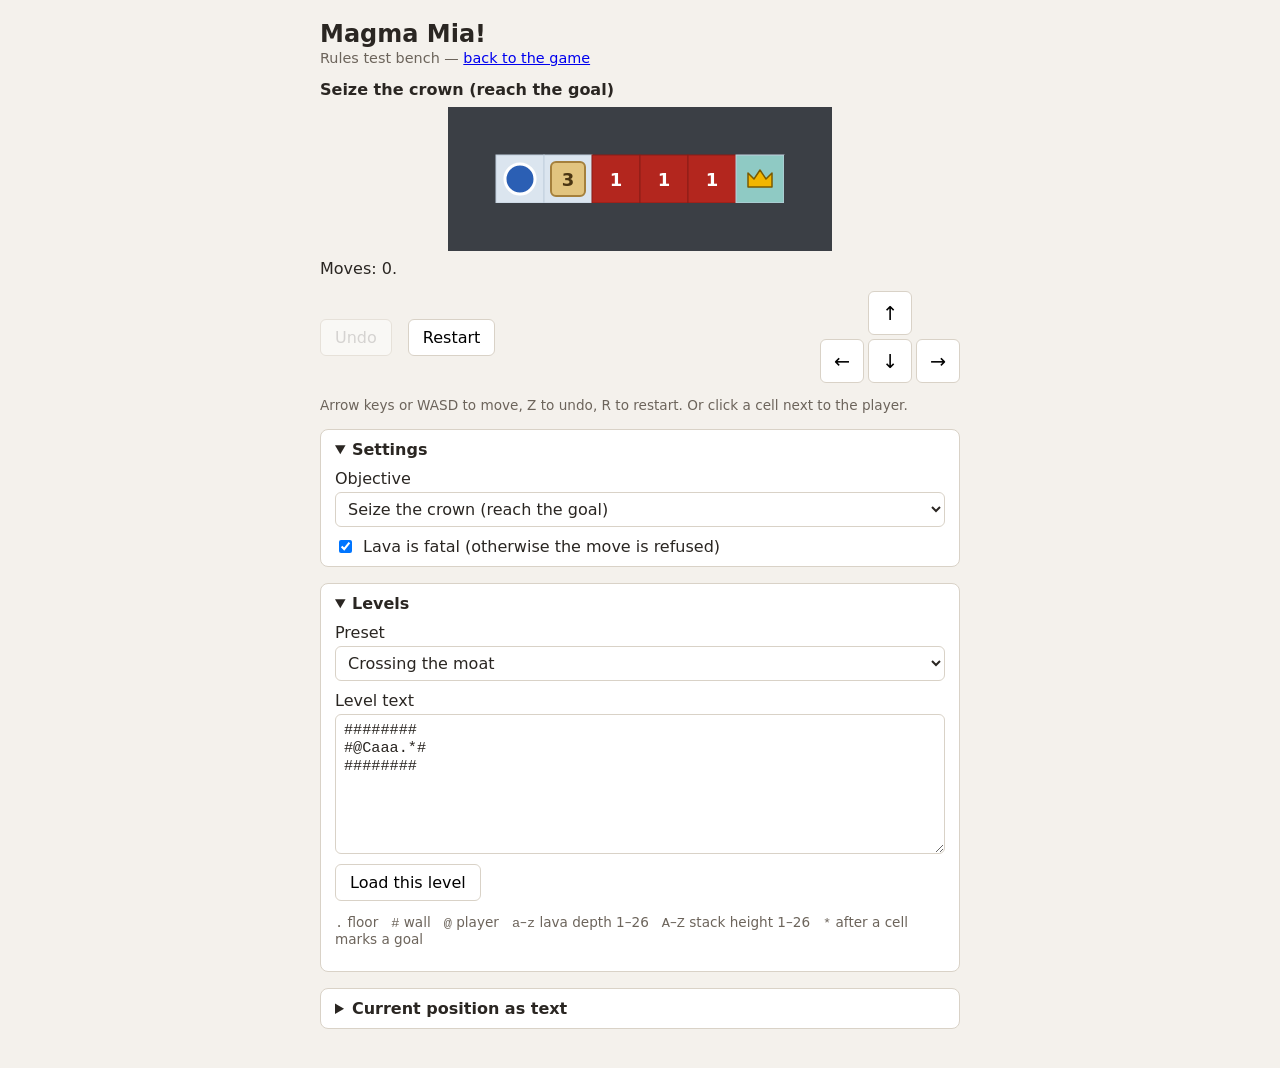
==== bench.html @ d3a271f3 "Pale blue floor, "Seize the crown!" help, and objective-aware how-to-play The floor is now a very pa" ====
<!doctype html>
<html lang="en">

<head>
  <meta charset="utf-8">
  <meta name="viewport" content="width=device-width, initial-scale=1">
  <meta name="theme-color" content="#f4f1ec">
  <title>Magma Mia! — test bench</title>
  <link rel="stylesheet" href="styles.css?v=20260921p">
  <script src="src/engine.js?v=20260921p" defer></script>
  <script src="src/levels.js?v=20260921p" defer></script>
  <script src="src/render.js?v=20260921p" defer></script>
  <script src="src/bench.js?v=20260921p" defer></script>
</head>

<body>
  <main class="app">
    <section class="play-area">
      <div class="masthead">
        <h1>Magma Mia!</h1>
        <p class="subtitle">Rules test bench — <a href="index.html">back to the game</a></p>
      </div>

      <p id="objective" class="objective"></p>
      <div id="board-wrap" class="board-wrap">
        <svg id="board" class="board" role="img" aria-label="Game board"></svg>
      </div>
      <p id="status" class="status" aria-live="polite"></p>

      <div class="controls">
        <button id="undo-button" type="button">Undo</button>
        <button id="restart-button" type="button">Restart</button>
        <div class="dpad" aria-label="Move">
          <button class="dpad-up" data-dir="up" type="button" aria-label="Move up">↑</button>
          <button class="dpad-left" data-dir="left" type="button" aria-label="Move left">←</button>
          <button class="dpad-down" data-dir="down" type="button" aria-label="Move down">↓</button>
          <button class="dpad-right" data-dir="right" type="button" aria-label="Move right">→</button>
        </div>
      </div>
      <p class="keys-hint">Arrow keys or WASD to move, Z to undo, R to restart. Or click a cell next to the player.</p>

      <details class="panel" open>
        <summary>Settings</summary>
        <label class="field">
          <span>Objective</span>
          <select id="objective-select"></select>
        </label>
        <label class="field field-check">
          <input id="lava-fatal" type="checkbox" checked>
          <span>Lava is fatal (otherwise the move is refused)</span>
        </label>
      </details>

      <details class="panel" open>
        <summary>Levels</summary>
        <label class="field">
          <span>Preset</span>
          <select id="preset-select"></select>
        </label>
        <label class="field">
          <span>Level text</span>
          <textarea id="level-text" rows="7" spellcheck="false" autocapitalize="off" autocomplete="off"></textarea>
        </label>
        <div class="button-row">
          <button id="load-button" type="button">Load this level</button>
        </div>
        <p id="level-error" class="level-error" role="alert" hidden></p>
        <p class="legend">
          <code>.</code> floor &nbsp; <code>#</code> wall &nbsp; <code>@</code> player &nbsp;
          <code>a</code>–<code>z</code> lava depth 1–26 &nbsp; <code>A</code>–<code>Z</code> stack height 1–26 &nbsp;
          <code>*</code> after a cell marks a goal
        </p>
      </details>

      <details class="panel">
        <summary>Current position as text</summary>
        <pre id="current-text" class="current-text"></pre>
      </details>
    </section>
  </main>
</body>

</html>
---- styles.css ----
:root {
  color-scheme: light;
  --page-bg: #f4f1ec;
  --ink: #2a2622;
  --muted: #6c645b;
  --panel: #ffffff;
  --line: #d9d2c7;

  /* Board palette. Lava is dark red and stacks are light sandy beige, so they
     differ strongly in lightness (not just hue) and stay distinguishable for
     colour-blind players. They also differ in shape: lava fills its cell,
     stacks sit inset on floor. The floor is a very pale blue-grey and the goal
     floor is teal, kept well away from the beige of the stacks that can cover it. */
  --floor: #dbe5ef;
  --floor-edge: #c1cfdd;
  --goal-floor: #8fcac4;
  --lava: #b3261e;
  --lava-edge: #8a1c16;
  --stack: #e2c47f;
  --stack-edge: #a5803c;
  --wall: #3b3f45;
  --player: #2b5fb4;
  --crown: #f2b600;
  --crown-edge: #7a5a00;
}

* {
  box-sizing: border-box;
}

body {
  margin: 0;
  min-height: 100vh;
  background: var(--page-bg);
  color: var(--ink);
  font-family: Inter, ui-sans-serif, system-ui, -apple-system, BlinkMacSystemFont, "Segoe UI", sans-serif;
}

button,
select,
textarea {
  font: inherit;
}

.app {
  display: grid;
  justify-items: center;
  padding: 20px 16px 40px;
}

.play-area {
  width: min(100%, 640px);
}

.masthead h1 {
  margin: 0;
  font-size: 1.5rem;
}

.subtitle {
  margin: 2px 0 14px;
  color: var(--muted);
  font-size: 0.9rem;
}

.objective {
  margin: 0 0 8px;
  font-weight: 600;
}

.board-wrap {
  overflow: auto;
  border-radius: 6px;
}

.board {
  display: block;
  width: 100%;
  height: auto;
  margin: 0 auto;
  user-select: none;
  -webkit-user-select: none;
  touch-action: manipulation;
}

.cell-floor {
  fill: var(--floor);
  stroke: var(--floor-edge);
  stroke-width: 1;
}

.cell-floor.is-goal {
  fill: var(--goal-floor);
}

.cell-lava {
  fill: var(--lava);
  stroke: var(--lava-edge);
  stroke-width: 1;
}

.cell-wall {
  fill: var(--wall);
}

.stack {
  fill: var(--stack);
  stroke: var(--stack-edge);
  stroke-width: 2;
}

.cell-number {
  text-anchor: middle;
  dominant-baseline: central;
  font-size: 18px;
  font-weight: 700;
  pointer-events: none;
}

.cell-number.on-lava {
  fill: #ffffff;
}

.cell-number.on-abyss {
  fill: #ffffff;
  fill-opacity: 0.7;
  font-size: 24px;
  font-weight: 400;
}

.cell-number.on-stack {
  fill: #4a3512;
}

.crown {
  fill: var(--crown);
  stroke: var(--crown-edge);
  stroke-width: 1.5;
  stroke-linejoin: round;
  pointer-events: none;
}

.player {
  fill: var(--player);
  stroke: #ffffff;
  stroke-width: 3;
}

.status {
  min-height: 1.5em;
  margin: 8px 0;
}

.status.is-won {
  color: #1c6b2a;
  font-weight: 700;
}

.status.is-died {
  color: var(--lava);
  font-weight: 700;
}

.controls {
  display: flex;
  flex-wrap: wrap;
  align-items: center;
  gap: 10px 16px;
}

.controls > button,
.button-row button {
  padding: 8px 14px;
  border: 1px solid var(--line);
  border-radius: 6px;
  background: var(--panel);
  cursor: pointer;
}

.controls > button:disabled {
  opacity: 0.5;
  cursor: default;
}

.dpad {
  display: grid;
  grid-template-columns: repeat(3, 44px);
  grid-template-rows: repeat(2, 44px);
  grid-template-areas:
    ". up ."
    "left down right";
  gap: 4px;
  margin-left: auto;
}

.dpad button {
  border: 1px solid var(--line);
  border-radius: 6px;
  background: var(--panel);
  font-size: 1.2rem;
  cursor: pointer;
  touch-action: manipulation;
}

.dpad-up { grid-area: up; }
.dpad-left { grid-area: left; }
.dpad-down { grid-area: down; }
.dpad-right { grid-area: right; }

.keys-hint,
.legend {
  color: var(--muted);
  font-size: 0.85rem;
}

.panel {
  margin-top: 16px;
  padding: 10px 14px;
  border: 1px solid var(--line);
  border-radius: 8px;
  background: var(--panel);
}

.panel summary {
  cursor: pointer;
  font-weight: 600;
}

.field {
  display: grid;
  gap: 4px;
  margin-top: 10px;
}

.field-check {
  grid-template-columns: auto 1fr;
  align-items: center;
  gap: 8px;
}

.field select,
.field textarea {
  width: 100%;
  padding: 6px 8px;
  border: 1px solid var(--line);
  border-radius: 6px;
  background: #fff;
  color: inherit;
}

.field textarea,
.current-text {
  font-family: ui-monospace, SFMono-Regular, Menlo, Consolas, monospace;
  font-size: 0.95rem;
}

.button-row {
  margin-top: 10px;
}

.level-error {
  margin: 8px 0 0;
  color: var(--lava);
}

.current-text {
  margin: 10px 0 0;
  overflow-x: auto;
}

code {
  font-family: ui-monospace, SFMono-Regular, Menlo, Consolas, monospace;
}

/* The player-facing game (index.html) */

.game-header {
  display: flex;
  align-items: center;
  justify-content: space-between;
  gap: 12px;
  margin-bottom: 10px;
}

.game-header h1 {
  margin: 0;
  font-size: 1.5rem;
}

.icon-button {
  width: 34px;
  height: 34px;
  border: 1px solid var(--line);
  border-radius: 50%;
  background: var(--panel);
  color: var(--ink);
  font-weight: 700;
  cursor: pointer;
}

.info-panel {
  margin: 0 0 12px;
  padding: 10px 14px;
  border: 1px solid var(--line);
  border-radius: 8px;
  background: var(--panel);
  font-size: 0.92rem;
}

.info-panel ul {
  margin: 0 0 10px;
  padding-left: 1.2em;
}

.info-panel li + li {
  margin-top: 4px;
}

.info-panel .field-check + .field-check {
  margin-top: 6px;
}

.info-panel .field-check {
  display: flex;
  align-items: center;
  gap: 8px;
  margin: 0;
}

.level-nav {
  display: flex;
  flex-wrap: wrap;
  gap: 6px;
  margin-bottom: 10px;
}

.level-button {
  min-width: 34px;
  height: 34px;
  padding: 0 8px;
  border: 1px solid var(--line);
  border-radius: 6px;
  background: var(--panel);
  color: var(--ink);
  font: inherit;
  cursor: pointer;
}

.level-button.is-solved {
  border-color: var(--stack-edge);
  background: #f6ecd0;
}

.level-button.is-current {
  border-color: var(--ink);
  font-weight: 700;
  box-shadow: 0 0 0 1px var(--ink);
}

.controls > button[hidden] {
  display: none;
}

/* Push preview tags (see drawChips in render.js) */

.preview-chip {
  pointer-events: none;
}

.preview-chip rect {
  fill: #fffdf6;
  fill-opacity: 0.95;
  stroke: var(--stack-edge);
  stroke-width: 1.5;
}

.preview-chip text {
  fill: #4a3512;
  font-size: 11px;
  font-weight: 700;
  text-anchor: middle;
  dominant-baseline: central;
}

/* Blocks that would be lost off the edge: dashed and muted. */
.preview-chip.is-lost rect {
  stroke: #6c645b;
  stroke-dasharray: 3 2;
  fill-opacity: 0.8;
}

.preview-chip.is-lost text {
  fill: #6c645b;
}
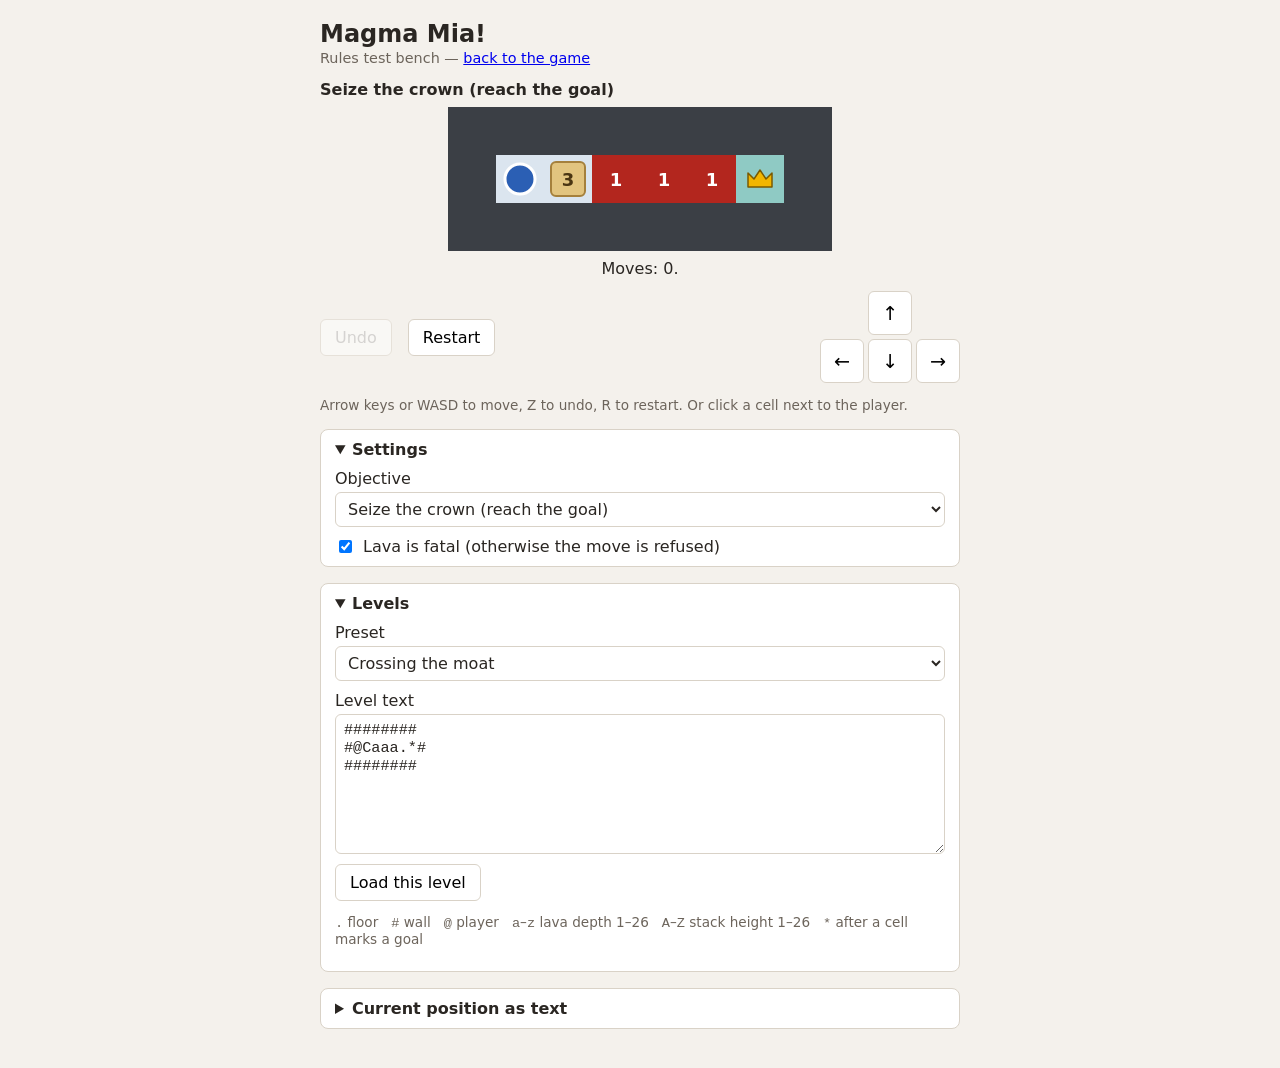
==== commit 618bfbfe: "Add a splash screen and replace the level slider with a 9-button queue. Co-Authored-By: Claude Sonne" ====
--- a/bench.html
+++ b/bench.html
@@ -6,11 +6,11 @@
   <meta name="viewport" content="width=device-width, initial-scale=1">
   <meta name="theme-color" content="#f4f1ec">
   <title>Magma Mia! — test bench</title>
-  <link rel="stylesheet" href="styles.css?v=20260921p">
-  <script src="src/engine.js?v=20260921p" defer></script>
-  <script src="src/levels.js?v=20260921p" defer></script>
-  <script src="src/render.js?v=20260921p" defer></script>
-  <script src="src/bench.js?v=20260921p" defer></script>
+  <link rel="stylesheet" href="styles.css?v=20260924b">
+  <script src="src/engine.js?v=20260923c" defer></script>
+  <script src="src/levels.js?v=20260923h" defer></script>
+  <script src="src/render.js?v=20260923i" defer></script>
+  <script src="src/bench.js?v=20260923c" defer></script>
 </head>
 
 <body>
--- a/styles.css
+++ b/styles.css
@@ -18,10 +18,31 @@
   --lava-edge: #8a1c16;
   --stack: #e2c47f;
   --stack-edge: #a5803c;
+  /* Waterlogged blocks ("There will be mud"): the same sandy hue, darkened like wet
+     sand, so wet and dry read as the same material in two states, not two materials.
+     Revisit alongside the brown/red colourblind check once the mechanic settles. */
+  --stack-wet: #8a6b3a;
+  --stack-wet-edge: #5c4620;
   --wall: #3b3f45;
   --player: #2b5fb4;
+  /* A green ring while a potion is carried -- easy to tell from the ordinary white
+     ring (and from the wall's neutral grey) since it isn't a hue-only distinction. */
+  --protected: #009e73;
   --crown: #f2b600;
   --crown-edge: #7a5a00;
+  /* Potions (an unnamed idea so far): reddish purple, an Okabe-Ito colour not used
+     anywhere else on the board, so it reads as its own thing even before the flask
+     shape registers. */
+  --potion: #cc79a7;
+  --potion-edge: #7a3f5b;
+  /* The abyss (infinite lava): a dark, space-like square with a black-hole core
+     and white radiating arms, rather than a shade of ordinary lava, since it's an
+     absolute hazard a potion can't buy a step onto, unlike finite lava. The swirl
+     is its own shape cue, not just a colour one. */
+  --abyss: #221a3d;
+  --abyss-edge: #120e22;
+  --abyss-core: #000000;
+  --abyss-arm: #ffffff;
 }
 
 * {
@@ -85,8 +106,6 @@
 
 .cell-floor {
   fill: var(--floor);
-  stroke: var(--floor-edge);
-  stroke-width: 1;
 }
 
 .cell-floor.is-goal {
@@ -95,12 +114,23 @@
 
 .cell-lava {
   fill: var(--lava);
-  stroke: var(--lava-edge);
-  stroke-width: 1;
 }
 
 .cell-wall {
   fill: var(--wall);
+}
+
+/* The "solved" indicator: the border -- walls and the abyss alike -- fades
+   away to reveal the floor rect drawn underneath each one (see renderCell in
+   render.js), rather than only a status line saying so. Toggled on the board
+   itself (see play.js), so it applies to every border cell without needing
+   to single out which ones are actually on the ring. */
+.board.is-solved .cell-wall,
+.board.is-solved .cell-abyss,
+.board.is-solved .abyss-arm,
+.board.is-solved .abyss-core {
+  opacity: 0;
+  transition: opacity 900ms ease;
 }
 
 .stack {
@@ -109,6 +139,11 @@
   stroke-width: 2;
 }
 
+.stack.is-wet {
+  fill: var(--stack-wet);
+  stroke: var(--stack-wet-edge);
+}
+
 .cell-number {
   text-anchor: middle;
   dominant-baseline: central;
@@ -121,15 +156,33 @@
   fill: #ffffff;
 }
 
-.cell-number.on-abyss {
-  fill: #ffffff;
-  fill-opacity: 0.7;
-  font-size: 24px;
-  font-weight: 400;
+.cell-abyss {
+  fill: var(--abyss);
+  stroke: var(--abyss-edge);
+  stroke-width: 1;
+}
+
+.abyss-arm {
+  fill: none;
+  stroke: var(--abyss-arm);
+  stroke-width: 2;
+  stroke-linecap: round;
+  opacity: 0.85;
+  pointer-events: none;
+}
+
+.abyss-core {
+  fill: var(--abyss-core);
+  pointer-events: none;
 }
 
 .cell-number.on-stack {
   fill: #4a3512;
+}
+
+.cell-number.on-wet {
+  /* The dark stack text doesn't read on the darker wet fill; go light instead. */
+  fill: #f4ead2;
 }
 
 .crown {
@@ -140,15 +193,26 @@
   pointer-events: none;
 }
 
+.potion rect {
+  fill: var(--potion);
+  stroke: var(--potion-edge);
+  stroke-width: 1.5;
+}
+
 .player {
   fill: var(--player);
   stroke: #ffffff;
   stroke-width: 3;
 }
 
+.player.is-protected {
+  stroke: var(--protected);
+}
+
 .status {
   min-height: 1.5em;
   margin: 8px 0;
+  text-align: center;
 }
 
 .status.is-won {
@@ -165,6 +229,7 @@
   display: flex;
   flex-wrap: wrap;
   align-items: center;
+  justify-content: center;
   gap: 10px 16px;
 }
 
@@ -182,6 +247,8 @@
   cursor: default;
 }
 
+/* Only bench.html (the developer's test bench) still has a dpad -- the
+   player-facing game dropped it (keyboard/WASD and tap-to-move cover it). */
 .dpad {
   display: grid;
   grid-template-columns: repeat(3, 44px);
@@ -287,6 +354,247 @@
   font-size: 1.5rem;
 }
 
+/* The play screen's header: back-button and info-button pinned to the two
+   symmetric outer columns, so the title lands truly centered regardless of
+   how wide either button is (not just centered within a left-hand group). */
+.game-header-centered {
+  display: grid;
+  grid-template-columns: 1fr auto 1fr;
+}
+
+.game-header-centered h1 {
+  grid-column: 2;
+  text-align: center;
+}
+
+.game-header-centered > .text-button {
+  justify-self: start;
+}
+
+.game-header-centered > .icon-button {
+  justify-self: end;
+}
+
+.header-left {
+  display: flex;
+  align-items: center;
+  gap: 10px;
+}
+
+.text-button {
+  padding: 6px 4px;
+  border: none;
+  background: none;
+  color: var(--muted);
+  font: inherit;
+  font-weight: 600;
+  cursor: pointer;
+}
+
+.text-button.icon-only {
+  padding: 6px 10px;
+  font-size: 1.1rem;
+}
+
+.text-button:hover {
+  color: var(--ink);
+}
+
+.text-button[hidden] {
+  display: none;
+}
+
+/* Home screen: pick a set of levels. */
+
+.mode-list {
+  display: grid;
+  gap: 10px;
+  margin-top: 14px;
+}
+
+.mode-card {
+  display: grid;
+  gap: 4px;
+  padding: 14px 16px;
+  border: 1px solid var(--line);
+  border-radius: 10px;
+  background: var(--panel);
+  text-align: left;
+  font: inherit;
+  color: inherit;
+  cursor: pointer;
+}
+
+.mode-card:hover {
+  border-color: var(--stack-edge);
+}
+
+.mode-title {
+  font-size: 1.1rem;
+  font-weight: 700;
+}
+
+.mode-blurb {
+  color: var(--muted);
+  font-size: 0.9rem;
+}
+
+.mode-progress {
+  color: var(--muted);
+  font-size: 0.85rem;
+}
+
+/* The splash screen, Seize the Crown's real front page: just the hero, with a
+   button leading straight into play (see #splash-screen in index.html). Dark
+   and lit like the abyss itself (reusing its own colour tokens), with the
+   crown's gold for the title and the one phrase worth calling out in the
+   tagline. */
+
+.splash {
+  display: grid;
+  justify-items: center;
+  padding-top: min(12vh, 80px);
+}
+
+.splash[hidden] {
+  /* .splash's own `display: grid` above is an author rule, which beats the
+     browser's default `[hidden] { display: none }` even with `hidden` set --
+     without this override the splash screen stayed visible over every other
+     screen once you were in the dungeon. */
+  display: none;
+}
+
+.hero {
+  display: grid;
+  justify-items: center;
+  text-align: center;
+  gap: 14px;
+  padding: 28px 20px 30px;
+  border-radius: 14px;
+  background: linear-gradient(180deg, var(--abyss) 0%, var(--abyss-edge) 100%);
+  box-shadow: 0 18px 46px rgba(42, 38, 34, 0.22);
+}
+
+.enter-button {
+  margin-top: 4px;
+  padding: 12px 28px;
+  border: none;
+  border-radius: 999px;
+  background: var(--crown);
+  color: #4a3512;
+  font: inherit;
+  font-size: 1.05rem;
+  font-weight: 700;
+  cursor: pointer;
+  box-shadow: 0 8px 18px rgba(0, 0, 0, 0.3);
+  transition: transform 140ms ease;
+}
+
+.enter-button:hover {
+  transform: translateY(-2px);
+}
+
+.hero-art {
+  width: min(100%, 260px);
+  height: auto;
+  filter: drop-shadow(0 6px 14px rgba(0, 0, 0, 0.35));
+}
+
+.hero-title {
+  margin: 0;
+  font-size: clamp(2rem, 8vw, 3rem);
+  font-weight: 780;
+  line-height: 0.95;
+  color: var(--crown);
+  text-shadow: 0 2px 0 var(--crown-edge), 0 6px 18px rgba(0, 0, 0, 0.35);
+}
+
+.hero-tagline {
+  margin: 0;
+  max-width: 46ch;
+  color: rgba(255, 255, 255, 0.88);
+  font-size: 0.98rem;
+  line-height: 1.5;
+}
+
+.hero-tagline strong {
+  color: var(--crown);
+}
+
+/* A two-sided queue of level buttons within one set -- up to 9 locked button
+   positions, the current level centred by default (fewer than 4 to one side,
+   e.g. near level 1, just shifts the window so it starts there instead). The
+   triangle buttons jump straight to the far end in one press rather than
+   paging gradually -- there's only ever "as far left/right as possible" to
+   go, not intermediate stops -- and are hidden entirely once that end is
+   already fully in view. No scrolling: exactly the levels in the current
+   window are rendered, so the strip's own width never exceeds 9 buttons. */
+
+.level-queue {
+  display: flex;
+  align-items: center;
+  justify-content: center;
+  gap: 6px;
+  margin-top: 4px;
+}
+
+.queue-nav {
+  flex: none;
+  width: 30px;
+  height: 36px;
+  border: none;
+  background: none;
+  color: var(--ink);
+  font-size: 1.3rem;
+  line-height: 1;
+  cursor: pointer;
+}
+
+.levels-grid {
+  display: flex;
+  align-items: center;
+  justify-content: center;
+  gap: 8px;
+  padding: 10px 6px 16px;
+}
+
+.levels-grid .level-button {
+  flex: none;
+  width: 44px;
+  height: 44px;
+  font-size: 1.05rem;
+  transition: transform 140ms ease, opacity 140ms ease;
+}
+
+/* Played only on the buttons that just slid into view after a triangle-button
+   press (see the `direction` argument to renderLevelQueue in play.js) --
+   an ordinary re-render (e.g. after a move) passes no direction and gets no
+   animation, since the window hasn't changed. */
+@keyframes queue-enter-from-left {
+  from { transform: translateX(-16px); opacity: 0; }
+}
+@keyframes queue-enter-from-right {
+  from { transform: translateX(16px); opacity: 0; }
+}
+.levels-grid .level-button.enter-left {
+  animation: queue-enter-from-left 180ms ease;
+}
+.levels-grid .level-button.enter-right {
+  animation: queue-enter-from-right 180ms ease;
+}
+
+.levels-grid .level-button.is-solved {
+  opacity: 0.55;
+  transform: scale(0.82);
+}
+
+.levels-grid .level-button.is-current {
+  transform: scale(1.18);
+  background: var(--goal-floor);
+  border-color: var(--crown-edge);
+  box-shadow: 0 4px 10px rgba(42, 38, 34, 0.22);
+}
+
 .icon-button {
   width: 34px;
   height: 34px;
@@ -327,13 +635,6 @@
   margin: 0;
 }
 
-.level-nav {
-  display: flex;
-  flex-wrap: wrap;
-  gap: 6px;
-  margin-bottom: 10px;
-}
-
 .level-button {
   min-width: 34px;
   height: 34px;
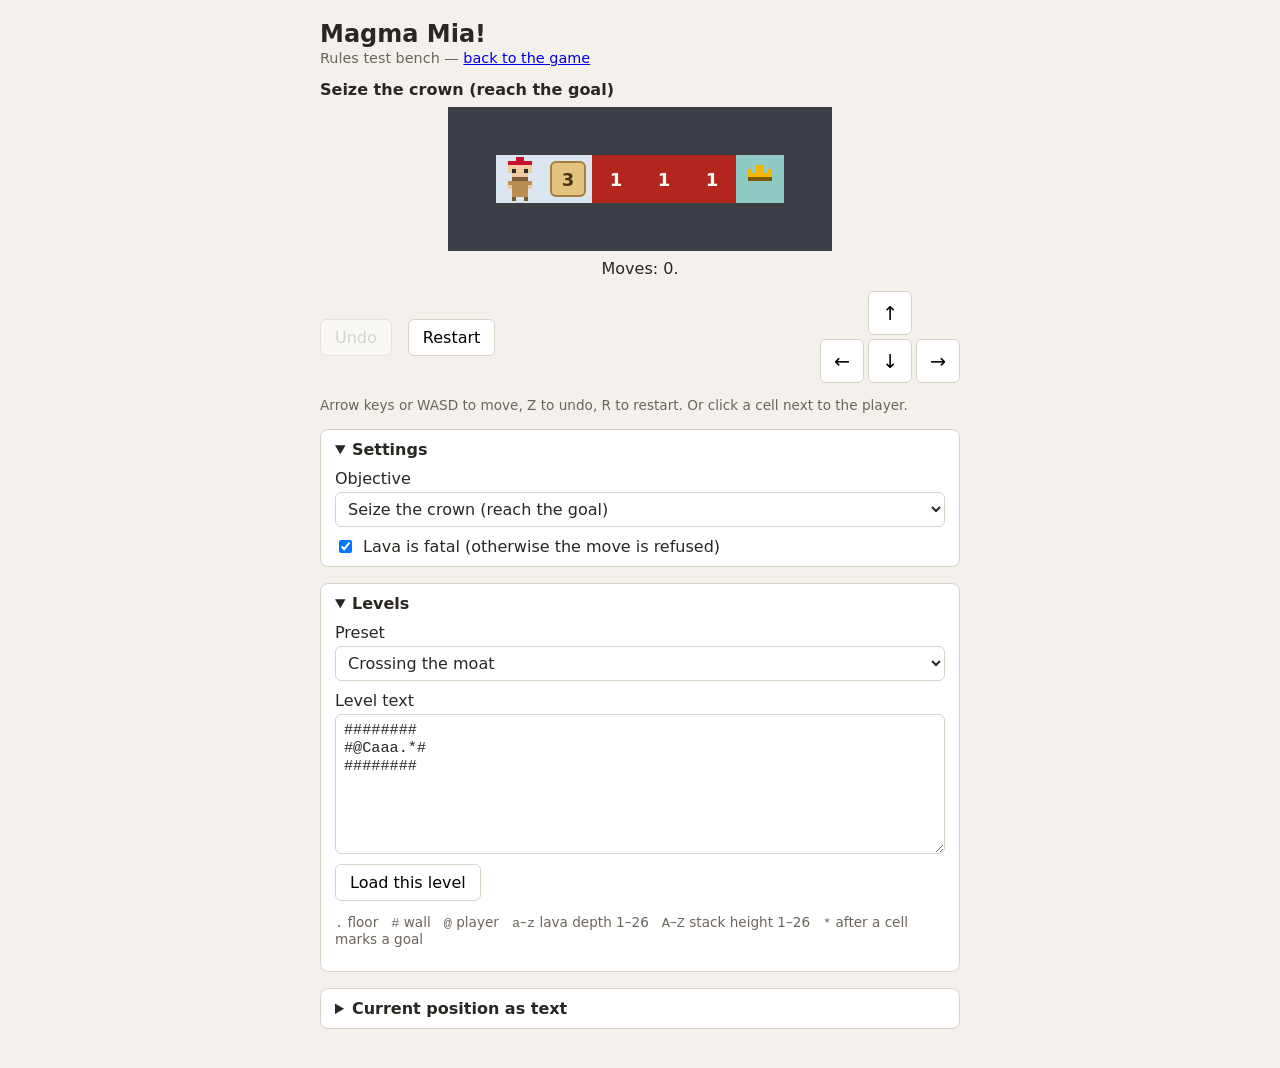
==== commit 50d254f2: "Rework the robe levels: worn from the start, cheese and walk-only checks, keyboard fixes. Co-Authore" ====
--- a/bench.html
+++ b/bench.html
@@ -6,10 +6,10 @@
   <meta name="viewport" content="width=device-width, initial-scale=1">
   <meta name="theme-color" content="#f4f1ec">
   <title>Magma Mia! — test bench</title>
-  <link rel="stylesheet" href="styles.css?v=20260924b">
+  <link rel="stylesheet" href="styles.css?v=20260924o">
   <script src="src/engine.js?v=20260923c" defer></script>
-  <script src="src/levels.js?v=20260923h" defer></script>
-  <script src="src/render.js?v=20260923i" defer></script>
+  <script src="src/levels.js?v=20260924r" defer></script>
+  <script src="src/render.js?v=20260924j" defer></script>
   <script src="src/bench.js?v=20260923c" defer></script>
 </head>
 
--- a/styles.css
+++ b/styles.css
@@ -24,10 +24,20 @@
   --stack-wet: #8a6b3a;
   --stack-wet-edge: #5c4620;
   --wall: #3b3f45;
-  --player: #2b5fb4;
-  /* A green ring while a potion is carried -- easy to tell from the ordinary white
-     ring (and from the wall's neutral grey) since it isn't a hue-only distinction. */
-  --protected: #009e73;
+  /* The player: a small blocky, early-RPG-inspired sprite -- a traveller, not
+     a particular person, so the face is bare (no hairstyle) with a plain cap
+     rather than anything read as one gender or another. --player is the tan
+     robe, --player-edge the darker trim (collar), --player-cap the cap,
+     --player-skin the face. Eyes reuse --ink. */
+  --player: #b98c53;
+  --player-edge: #7a5c34;
+  --player-cap: #c8102e;
+  --player-skin: #f0c9a0;
+  /* The robe while carrying a potion (see .player.is-protected below): an
+     Okabe-Ito colour, cool against the lava's hot red, so it reads as "warded
+     against heat" rather than just "different". */
+  --player-protected: #56b4e9;
+  --player-protected-edge: #0072b2;
   --crown: #f2b600;
   --crown-edge: #7a5a00;
   /* Potions (an unnamed idea so far): reddish purple, an Okabe-Ito colour not used
@@ -89,6 +99,10 @@
   font-weight: 600;
 }
 
+.board-stage {
+  position: relative;
+}
+
 .board-wrap {
   overflow: auto;
   border-radius: 6px;
@@ -102,6 +116,50 @@
   user-select: none;
   -webkit-user-select: none;
   touch-action: manipulation;
+}
+
+/* The "solved" display: the player wearing the crown, shown large over the
+   board in place of the melt-and-status feedback alone, for "Seize the crown"
+   levels specifically (see renderPlay in play.js -- other objectives have no
+   crown to seize, so they keep only the border melt and status line). Faded
+   and scaled in on a beat, same reasoning as .board.is-solved's delay: it
+   should read as a reaction to the win, not part of the winning move itself. */
+.solved-badge {
+  position: absolute;
+  inset: 0;
+  margin: auto;
+  /* A fixed size, not a share of the board's: the board's own aspect ratio
+     varies a lot by level (a 3-row tutorial versus a tall 8-row one), and
+     this is an overlay celebration, not something that has to fit inside the
+     board's box -- board-stage has no overflow clipping, so it's free to
+     spill slightly past a short board rather than being cropped by it. */
+  width: 132px;
+  height: auto;
+  pointer-events: none;
+  opacity: 0;
+  transform: scale(0.6);
+  transition: opacity 400ms ease, transform 400ms ease;
+  filter: drop-shadow(0 6px 16px rgba(0, 0, 0, 0.35));
+}
+
+.solved-badge.is-shown {
+  opacity: 1;
+  transform: scale(1);
+}
+
+/* Once the crown badge takes over: the board fades out completely (not just
+   its walls, see .board.is-solved above) -- no trace of the level's own floor
+   colour should linger behind the badge, just the page -- and the stage takes
+   on a fixed height, so the badge sits in the same size area whether the level
+   just solved was a 3-row tutorial or a tall 8-row board: one consistent
+   "solved" look, not one that varies with the puzzle underneath it. */
+.board-stage.is-celebrating {
+  min-height: 360px;
+}
+
+.board-stage.is-celebrating .board-wrap {
+  opacity: 0;
+  transition: opacity 400ms ease;
 }
 
 .cell-floor {
@@ -185,11 +243,33 @@
   fill: #f4ead2;
 }
 
+/* The crown: same coarse pixel style as the player sprite (see CROWN_SPRITE in
+   render.js) -- two flat fills, no stroke, crisp block edges -- rather than a
+   smoothly-curved shape, since it's also what the player wears on the "solved"
+   display (see .solved-badge below) and the two need to read as one style. */
+.crown,
+.crown-edge {
+  pointer-events: none;
+  shape-rendering: crispEdges;
+}
+
 .crown {
   fill: var(--crown);
-  stroke: var(--crown-edge);
-  stroke-width: 1.5;
-  stroke-linejoin: round;
+}
+
+.crown-edge {
+  fill: var(--crown-edge);
+}
+
+/* The level number set into the badge crown's cartouche (see BADGE_CROWN_SPRITE
+   in render.js) -- dark against the gold, same pairing as the on-board crown
+   itself, and left un-pixelated (crisp edges are for the blocky shapes, not text). */
+.crown-number {
+  fill: var(--crown-edge);
+  font-size: 18px;
+  font-weight: 700;
+  text-anchor: middle;
+  dominant-baseline: central;
   pointer-events: none;
 }
 
@@ -199,14 +279,40 @@
   stroke-width: 1.5;
 }
 
-.player {
+.player rect {
+  /* Crisp rect edges are the point of a pixel sprite -- no stroke, no blur. */
+  shape-rendering: crispEdges;
+}
+
+.player-cap {
+  fill: var(--player-cap);
+}
+
+.player-trim {
+  fill: var(--player-edge);
+}
+
+.player-robe {
   fill: var(--player);
-  stroke: #ffffff;
-  stroke-width: 3;
-}
-
-.player.is-protected {
-  stroke: var(--protected);
+}
+
+/* Carrying a potion (see is-protected in render.js): the robe and its trim
+   swap to the "warded against heat" colours above, so the protection is
+   visible on the player at a glance, not just in the status line's count. */
+.player.is-protected .player-robe {
+  fill: var(--player-protected);
+}
+
+.player.is-protected .player-trim {
+  fill: var(--player-protected-edge);
+}
+
+.player-skin {
+  fill: var(--player-skin);
+}
+
+.player-eye {
+  fill: var(--ink);
 }
 
 .status {
@@ -583,11 +689,6 @@
   animation: queue-enter-from-right 180ms ease;
 }
 
-.levels-grid .level-button.is-solved {
-  opacity: 0.55;
-  transform: scale(0.82);
-}
-
 .levels-grid .level-button.is-current {
   transform: scale(1.18);
   background: var(--goal-floor);
@@ -647,9 +748,12 @@
   cursor: pointer;
 }
 
+/* Solved: the crown's own gold, at full size -- same footprint as every other
+   level button, not shrunk or faded, since it's a mark of completion to be
+   proud of rather than a dimmed-out "used up" state. */
 .level-button.is-solved {
-  border-color: var(--stack-edge);
-  background: #f6ecd0;
+  border-color: var(--crown-edge);
+  background: var(--crown);
 }
 
 .level-button.is-current {
